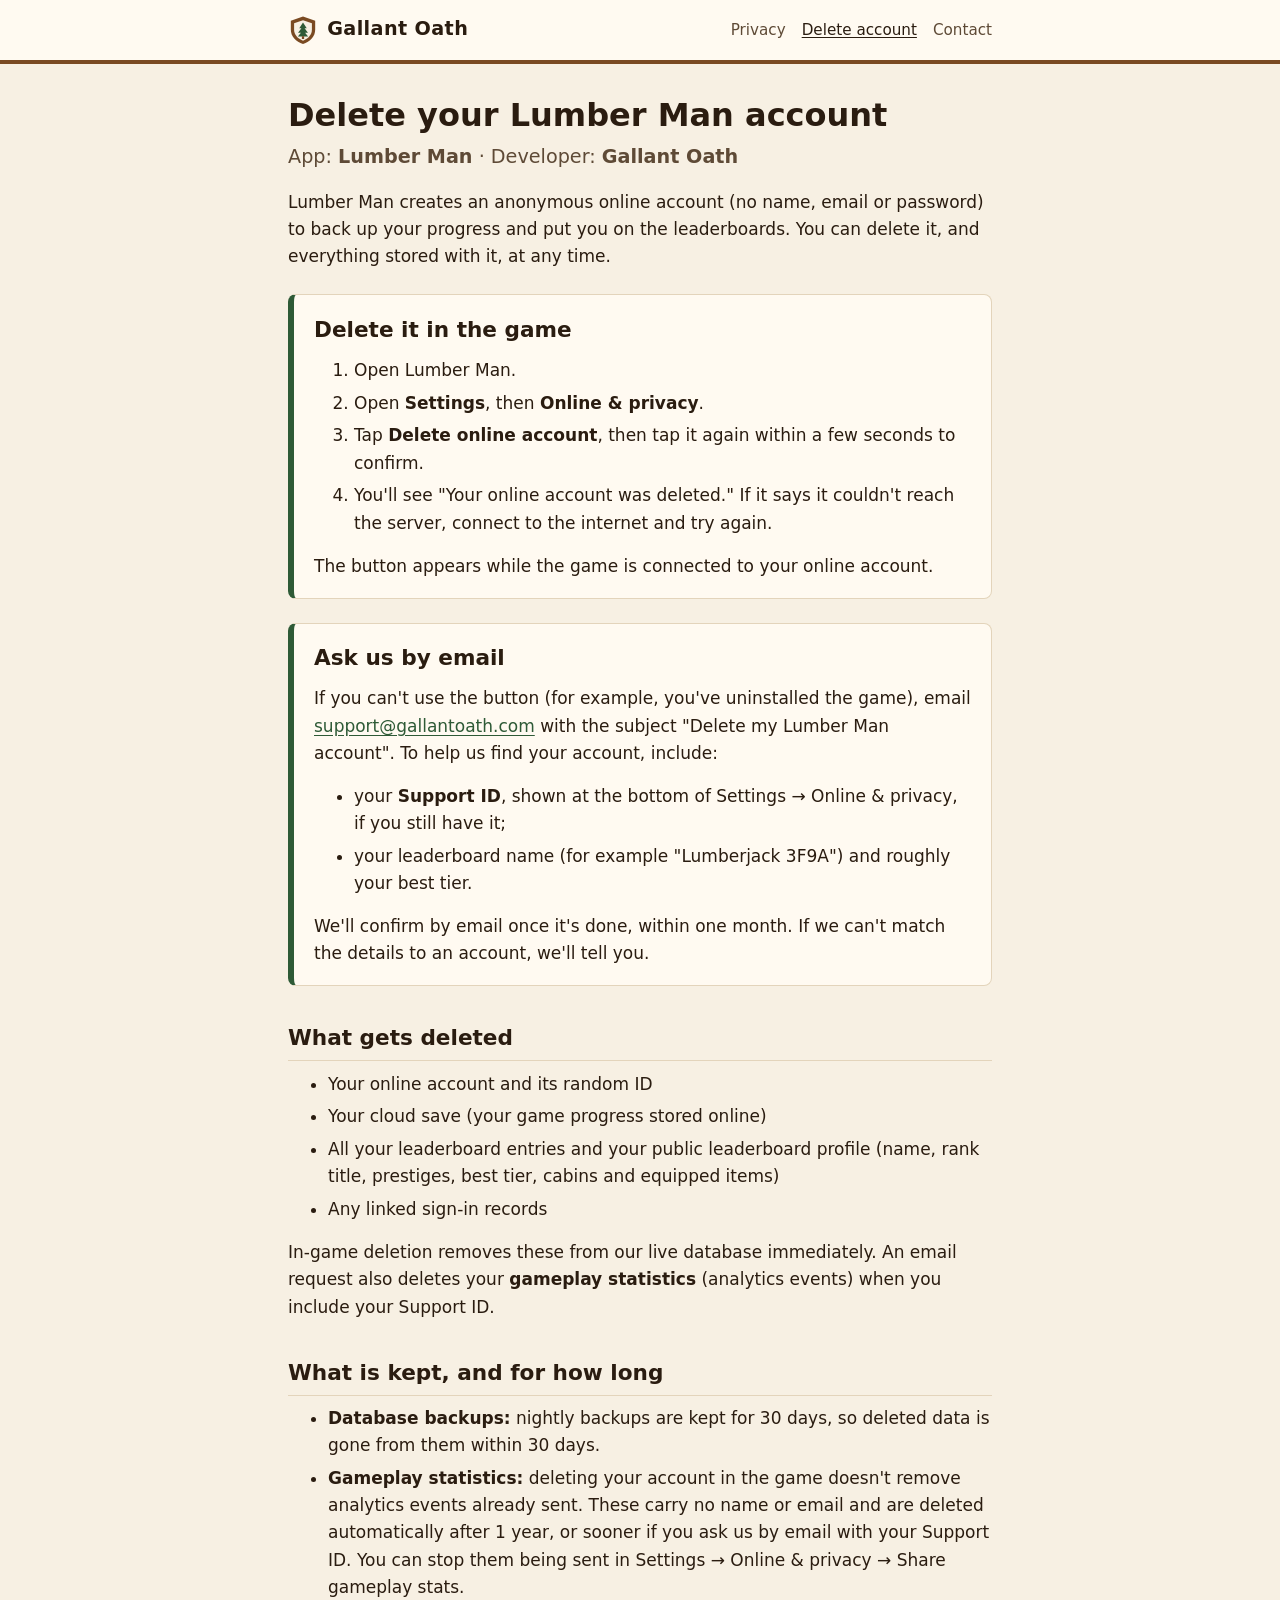
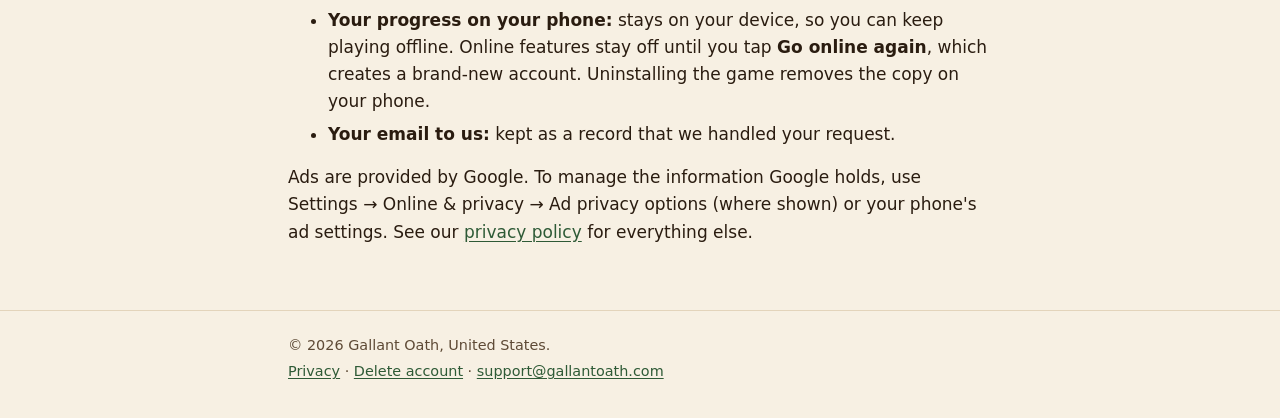
==== delete-account/index.html @ 042e388b "Gallant Oath site: landing, privacy policy, account deletion, app-ads.txt, 404" ====
<!doctype html>
<html lang="en">
<head>
<meta charset="utf-8">
<meta name="viewport" content="width=device-width, initial-scale=1">
<title>Delete Your Account · Gallant Oath</title>
<meta name="description" content="How to delete your Lumber Man online account and data.">
<link rel="canonical" href="https://www.gallantoath.com/delete-account/">
<link rel="icon" href="/favicon.svg" type="image/svg+xml">
<link rel="stylesheet" href="/style.css">
</head>
<body>
<header class="site">
	<div class="wrap">
		<a class="brand" href="/"><img src="/favicon.svg" alt="" width="30" height="30">Gallant Oath</a>
		<nav class="site" aria-label="Site">
			<a href="/privacy/">Privacy</a>
			<a href="/delete-account/" aria-current="page">Delete account</a>
			<a href="mailto:support@gallantoath.com">Contact</a>
		</nav>
	</div>
</header>

<main>
	<div class="wrap">
		<h1>Delete your Lumber Man account</h1>
		<p class="lede">App: <strong>Lumber Man</strong> &middot; Developer: <strong>Gallant Oath</strong></p>
		<p>Lumber Man creates an anonymous online account (no name, email or password) to back up your progress and
			put you on the leaderboards. You can delete it, and everything stored with it, at any time.</p>

		<div class="card">
			<h2>Delete it in the game</h2>
			<ol>
				<li>Open Lumber Man.</li>
				<li>Open <strong>Settings</strong>, then <strong>Online &amp; privacy</strong>.</li>
				<li>Tap <strong>Delete online account</strong>, then tap it again within a few seconds to confirm.</li>
				<li>You'll see "Your online account was deleted." If it says it couldn't reach the server, connect to the
					internet and try again.</li>
			</ol>
			<p>The button appears while the game is connected to your online account.</p>
		</div>

		<div class="card">
			<h2>Ask us by email</h2>
			<p>If you can't use the button (for example, you've uninstalled the game), email
				<a href="mailto:support@gallantoath.com?subject=Delete%20my%20Lumber%20Man%20account">support@gallantoath.com</a>
				with the subject "Delete my Lumber Man account". To help us find your account, include:</p>
			<ul>
				<li>your <strong>Support ID</strong>, shown at the bottom of Settings → Online &amp; privacy, if you
					still have it;</li>
				<li>your leaderboard name (for example "Lumberjack 3F9A") and roughly your best tier.</li>
			</ul>
			<p>We'll confirm by email once it's done, within one month. If we can't match the details to an account,
				we'll tell you.</p>
		</div>

		<h2>What gets deleted</h2>
		<ul>
			<li>Your online account and its random ID</li>
			<li>Your cloud save (your game progress stored online)</li>
			<li>All your leaderboard entries and your public leaderboard profile (name, rank title, prestiges, best
				tier, cabins and equipped items)</li>
			<li>Any linked sign-in records</li>
		</ul>
		<p>In-game deletion removes these from our live database immediately. An email request also deletes your
			<strong>gameplay statistics</strong> (analytics events) when you include your Support ID.</p>

		<h2>What is kept, and for how long</h2>
		<ul>
			<li><strong>Database backups:</strong> nightly backups are kept for 30 days, so deleted data is gone from
				them within 30 days.</li>
			<li><strong>Gameplay statistics:</strong> deleting your account in the game doesn't remove analytics events
				already sent. These carry no name or email and are deleted automatically after 1 year, or sooner if you
				ask us by email with your Support ID. You can stop them being sent in Settings → Online &amp; privacy →
				Share gameplay stats.</li>
			<li><strong>Your progress on your phone:</strong> stays on your device, so you can keep playing offline.
				Online features stay off until you tap <strong>Go online again</strong>, which creates a brand-new
				account. Uninstalling the game removes the copy on your phone.</li>
			<li><strong>Your email to us:</strong> kept as a record that we handled your request.</li>
		</ul>
		<p>Ads are provided by Google. To manage the information Google holds, use Settings → Online &amp; privacy → Ad
			privacy options (where shown) or your phone's ad settings. See our <a href="/privacy/">privacy policy</a> for
			everything else.</p>
	</div>
</main>

<footer class="site">
	<div class="wrap">
		<p>&copy; 2026 Gallant Oath, United States.</p>
		<p><a href="/privacy/">Privacy</a> &middot; <a href="/delete-account/">Delete account</a> &middot;
			<a href="mailto:support@gallantoath.com">support@gallantoath.com</a></p>
	</div>
</footer>
</body>
</html>
---- style.css ----
/* Gallant Oath: one small stylesheet, system fonts only. */

:root {
	--bg: #f7f0e3;
	--paper: #fffaf1;
	--ink: #2a1c10;
	--muted: #5e4a36;
	--wood: #7a4a22;
	--forest: #2e5a36;
	--line: #e3d4bb;
	--todo-bg: #ffe7a3;
	--todo-ink: #4a3300;
	color-scheme: light dark;
}

@media (prefers-color-scheme: dark) {
	:root {
		--bg: #1b140d;
		--paper: #241a11;
		--ink: #f3e8d6;
		--muted: #cbb699;
		--wood: #e0a76a;
		--forest: #8fc79a;
		--line: #3d2e1f;
		--todo-bg: #5a4300;
		--todo-ink: #ffefc2;
	}
}

* { box-sizing: border-box; }

html { -webkit-text-size-adjust: 100%; }

body {
	margin: 0;
	background: var(--bg);
	color: var(--ink);
	font: 1.0625rem/1.6 system-ui, -apple-system, "Segoe UI", Roboto, "Helvetica Neue", Arial, sans-serif;
}

a { color: var(--forest); text-underline-offset: 0.15em; }
a:hover { color: var(--wood); }

.wrap { max-width: 46rem; margin: 0 auto; padding: 0 1rem; }

header.site {
	border-bottom: 4px solid var(--wood);
	background: var(--paper);
}
header.site .wrap {
	display: flex;
	flex-wrap: wrap;
	align-items: center;
	justify-content: space-between;
	gap: 0.5rem 1.25rem;
	padding-top: 0.9rem;
	padding-bottom: 0.9rem;
}
.brand {
	display: inline-flex;
	align-items: center;
	gap: 0.55rem;
	color: var(--ink);
	font-weight: 700;
	font-size: 1.2rem;
	letter-spacing: 0.02em;
	text-decoration: none;
}
.brand img { width: 1.9rem; height: 1.9rem; flex: none; }
nav.site { display: flex; flex-wrap: wrap; gap: 0.25rem 1rem; font-size: 0.95rem; }
nav.site a { color: var(--muted); text-decoration: none; }
nav.site a:hover, nav.site a[aria-current="page"] { color: var(--ink); text-decoration: underline; }

main { padding: 2rem 0 3rem; }

h1 { font-size: 2rem; line-height: 1.2; margin: 0 0 0.5rem; }
h2 { font-size: 1.35rem; margin: 2.2rem 0 0.6rem; padding-bottom: 0.25rem; border-bottom: 1px solid var(--line); }
h3 { font-size: 1.1rem; margin: 1.5rem 0 0.4rem; }
p, ul, ol { margin: 0 0 1rem; }
li { margin-bottom: 0.35rem; }

.lede { font-size: 1.2rem; color: var(--muted); }
.meta { color: var(--muted); font-size: 0.95rem; }

.card {
	background: var(--paper);
	border: 1px solid var(--line);
	border-left: 6px solid var(--forest);
	border-radius: 8px;
	padding: 1.1rem 1.25rem;
	margin: 1.5rem 0;
}
.card h2, .card h3 { margin-top: 0; border: 0; padding: 0; }
.card > :last-child { margin-bottom: 0; }

.hero { padding: 1rem 0 0.5rem; }
.hero h1 { font-size: 2.4rem; }

.links { list-style: none; padding: 0; }
.links li { margin-bottom: 0.6rem; }

.table-wrap { overflow-x: auto; margin: 0 0 1rem; }
table { border-collapse: collapse; width: 100%; font-size: 0.95rem; }
th, td { text-align: left; vertical-align: top; padding: 0.5rem 0.6rem; border-bottom: 1px solid var(--line); }
th { background: var(--paper); }

.todo {
	background: var(--todo-bg);
	color: var(--todo-ink);
	padding: 0.05rem 0.3rem;
	border-radius: 3px;
	font-weight: 600;
}

footer.site {
	border-top: 1px solid var(--line);
	color: var(--muted);
	font-size: 0.9rem;
	padding: 1.25rem 0 2rem;
}
footer.site p { margin: 0.2rem 0; }
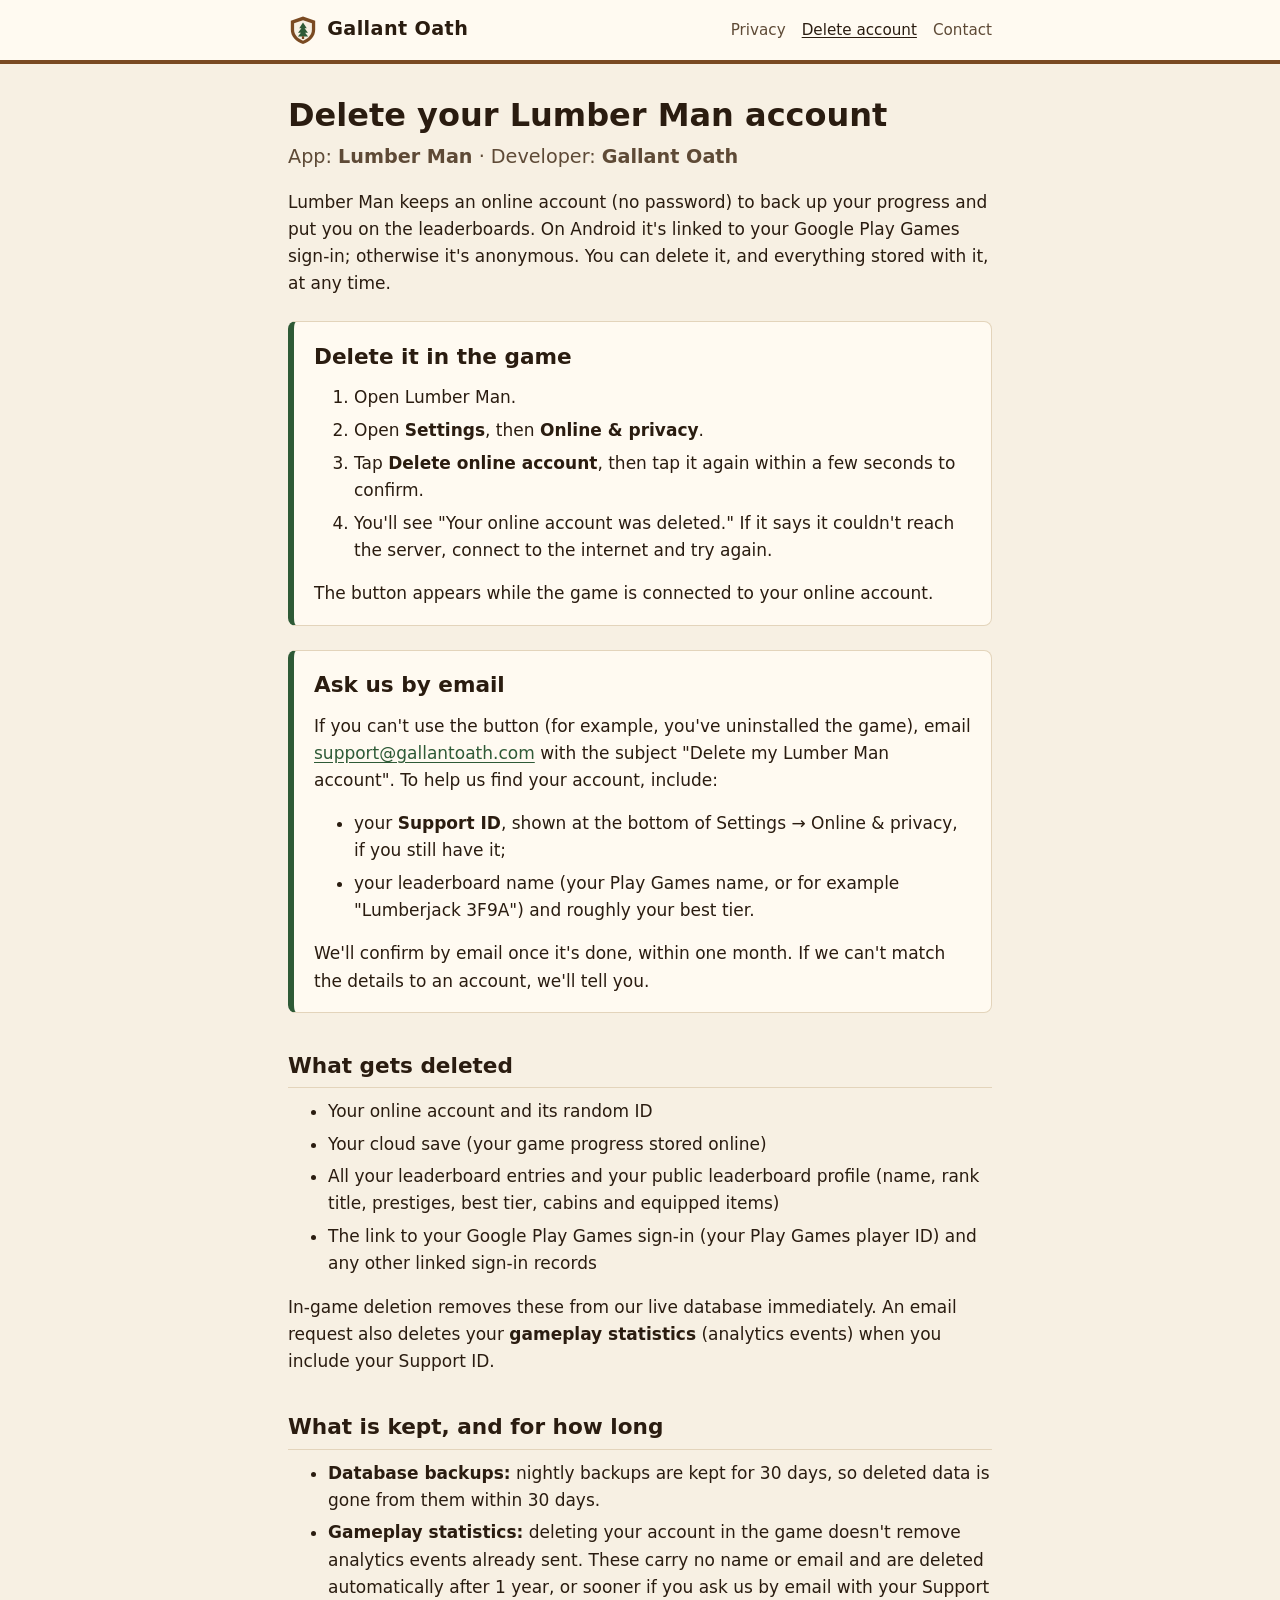
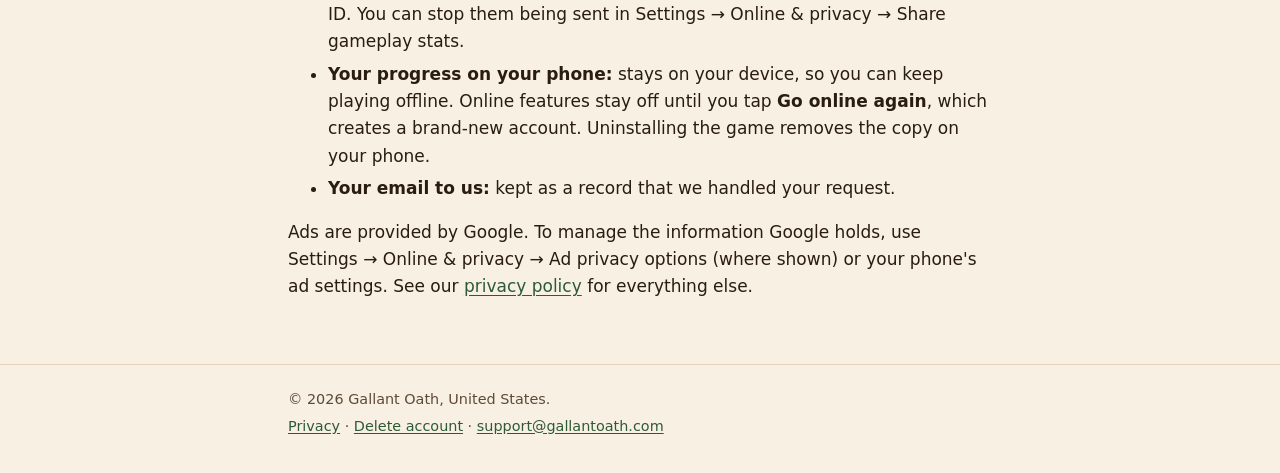
==== commit c8b4a7f8: "Privacy policy and deletion page: Google Play Games sign-in (player ID, Play Games name on leaderboa" ====
--- a/delete-account/index.html
+++ b/delete-account/index.html
@@ -25,8 +25,9 @@
 	<div class="wrap">
 		<h1>Delete your Lumber Man account</h1>
 		<p class="lede">App: <strong>Lumber Man</strong> &middot; Developer: <strong>Gallant Oath</strong></p>
-		<p>Lumber Man creates an anonymous online account (no name, email or password) to back up your progress and
-			put you on the leaderboards. You can delete it, and everything stored with it, at any time.</p>
+		<p>Lumber Man keeps an online account (no password) to back up your progress and put you on the leaderboards.
+			On Android it's linked to your Google Play Games sign-in; otherwise it's anonymous. You can delete it, and
+			everything stored with it, at any time.</p>
 
 		<div class="card">
 			<h2>Delete it in the game</h2>
@@ -48,7 +49,8 @@
 			<ul>
 				<li>your <strong>Support ID</strong>, shown at the bottom of Settings → Online &amp; privacy, if you
 					still have it;</li>
-				<li>your leaderboard name (for example "Lumberjack 3F9A") and roughly your best tier.</li>
+				<li>your leaderboard name (your Play Games name, or for example "Lumberjack 3F9A") and roughly your best
+					tier.</li>
 			</ul>
 			<p>We'll confirm by email once it's done, within one month. If we can't match the details to an account,
 				we'll tell you.</p>
@@ -60,7 +62,8 @@
 			<li>Your cloud save (your game progress stored online)</li>
 			<li>All your leaderboard entries and your public leaderboard profile (name, rank title, prestiges, best
 				tier, cabins and equipped items)</li>
-			<li>Any linked sign-in records</li>
+			<li>The link to your Google Play Games sign-in (your Play Games player ID) and any other linked sign-in
+				records</li>
 		</ul>
 		<p>In-game deletion removes these from our live database immediately. An email request also deletes your
 			<strong>gameplay statistics</strong> (analytics events) when you include your Support ID.</p>
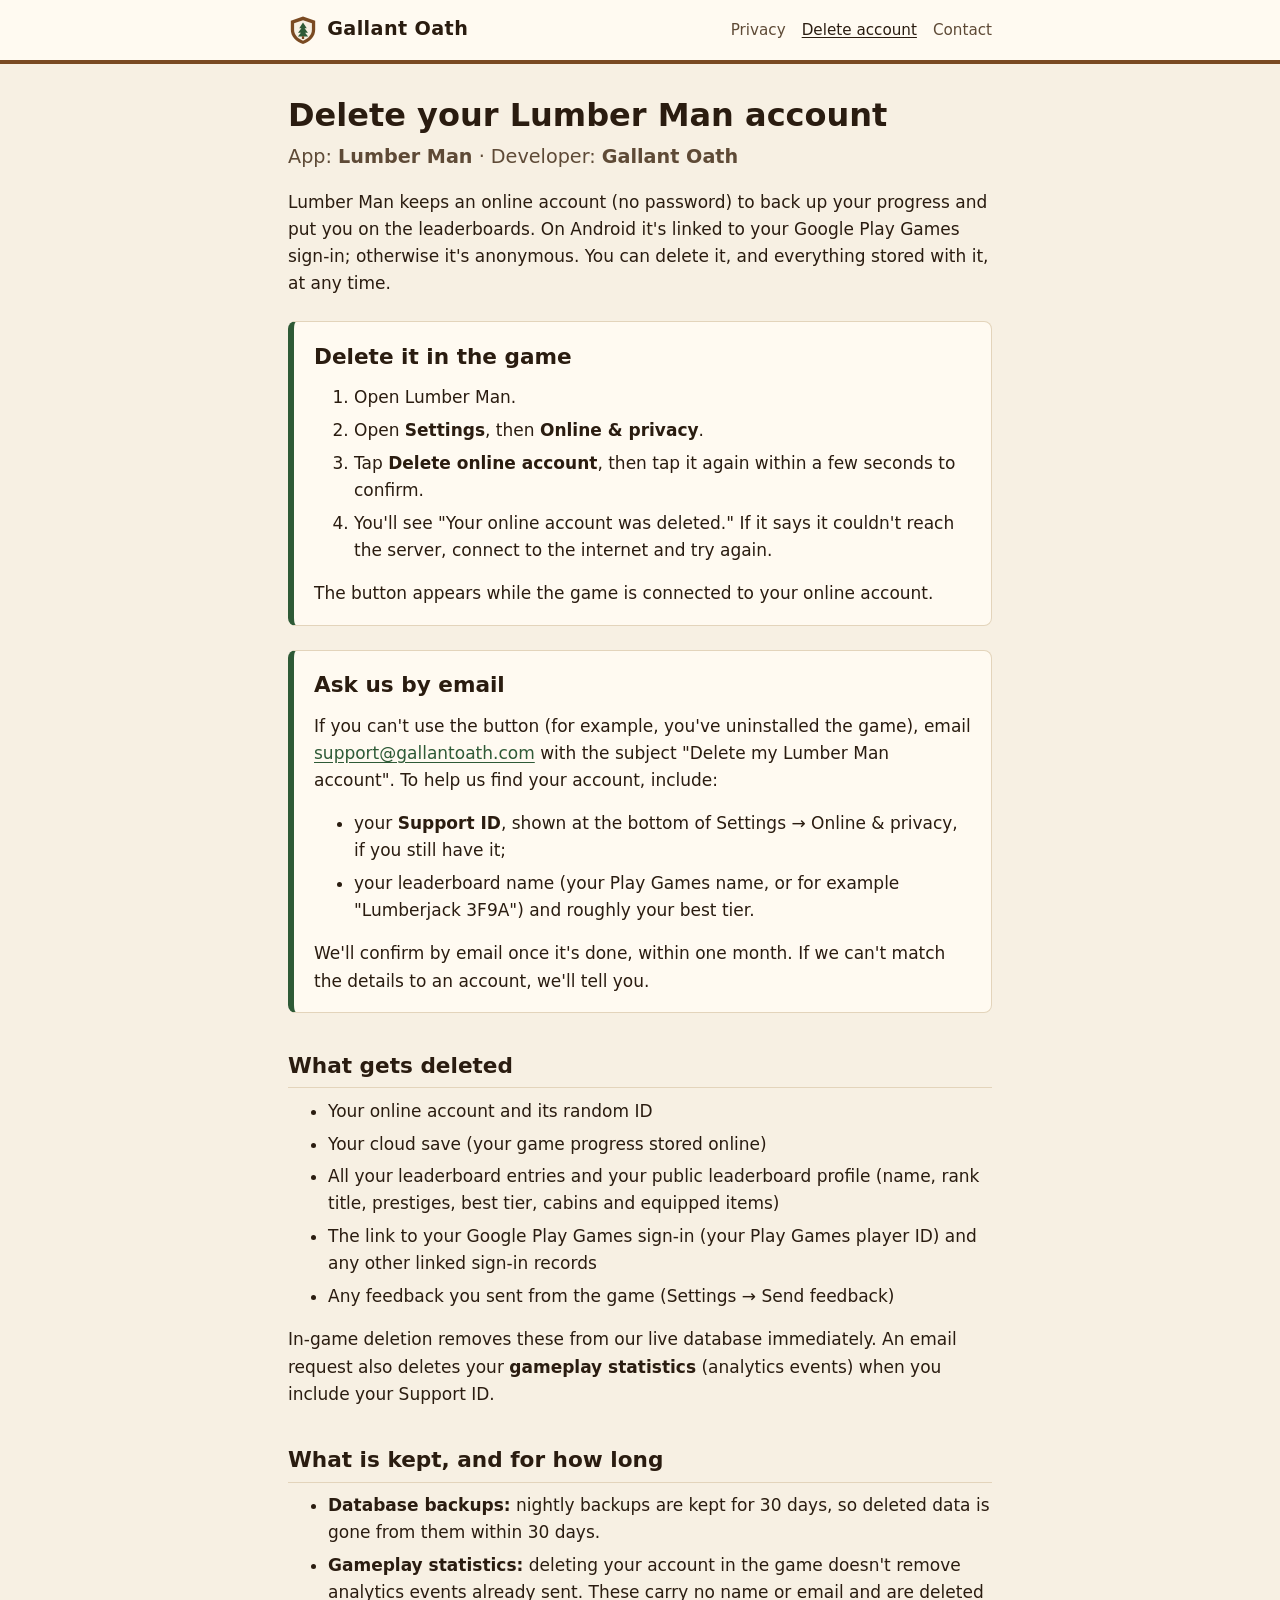
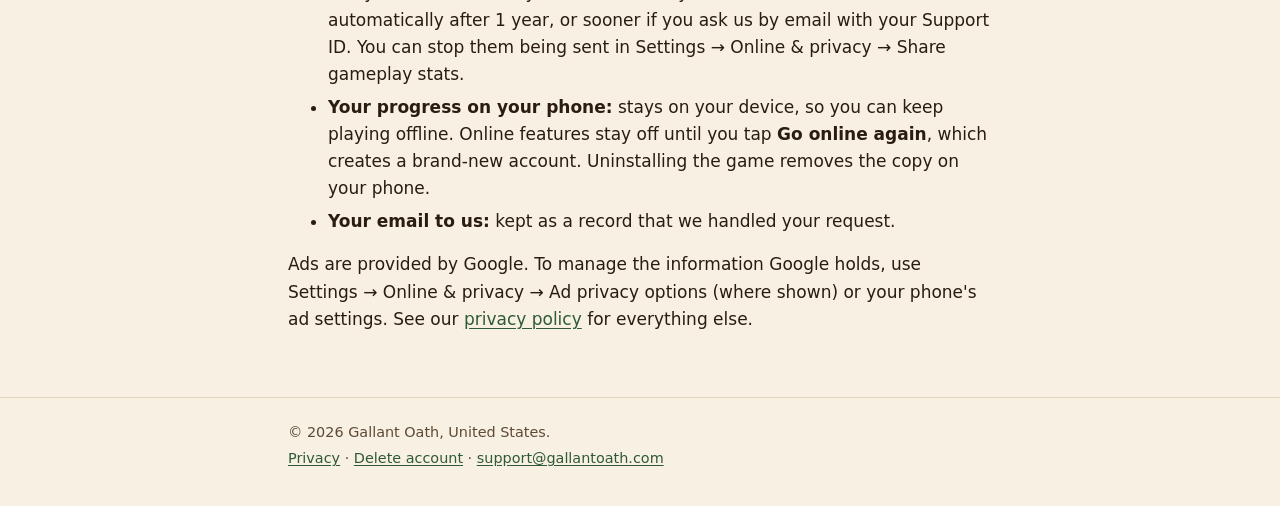
==== commit f17a3d43: "Privacy policy and deletion page: in-game feedback" ====
--- a/delete-account/index.html
+++ b/delete-account/index.html
@@ -64,6 +64,7 @@
 				tier, cabins and equipped items)</li>
 			<li>The link to your Google Play Games sign-in (your Play Games player ID) and any other linked sign-in
 				records</li>
+			<li>Any feedback you sent from the game (Settings → Send feedback)</li>
 		</ul>
 		<p>In-game deletion removes these from our live database immediately. An email request also deletes your
 			<strong>gameplay statistics</strong> (analytics events) when you include your Support ID.</p>
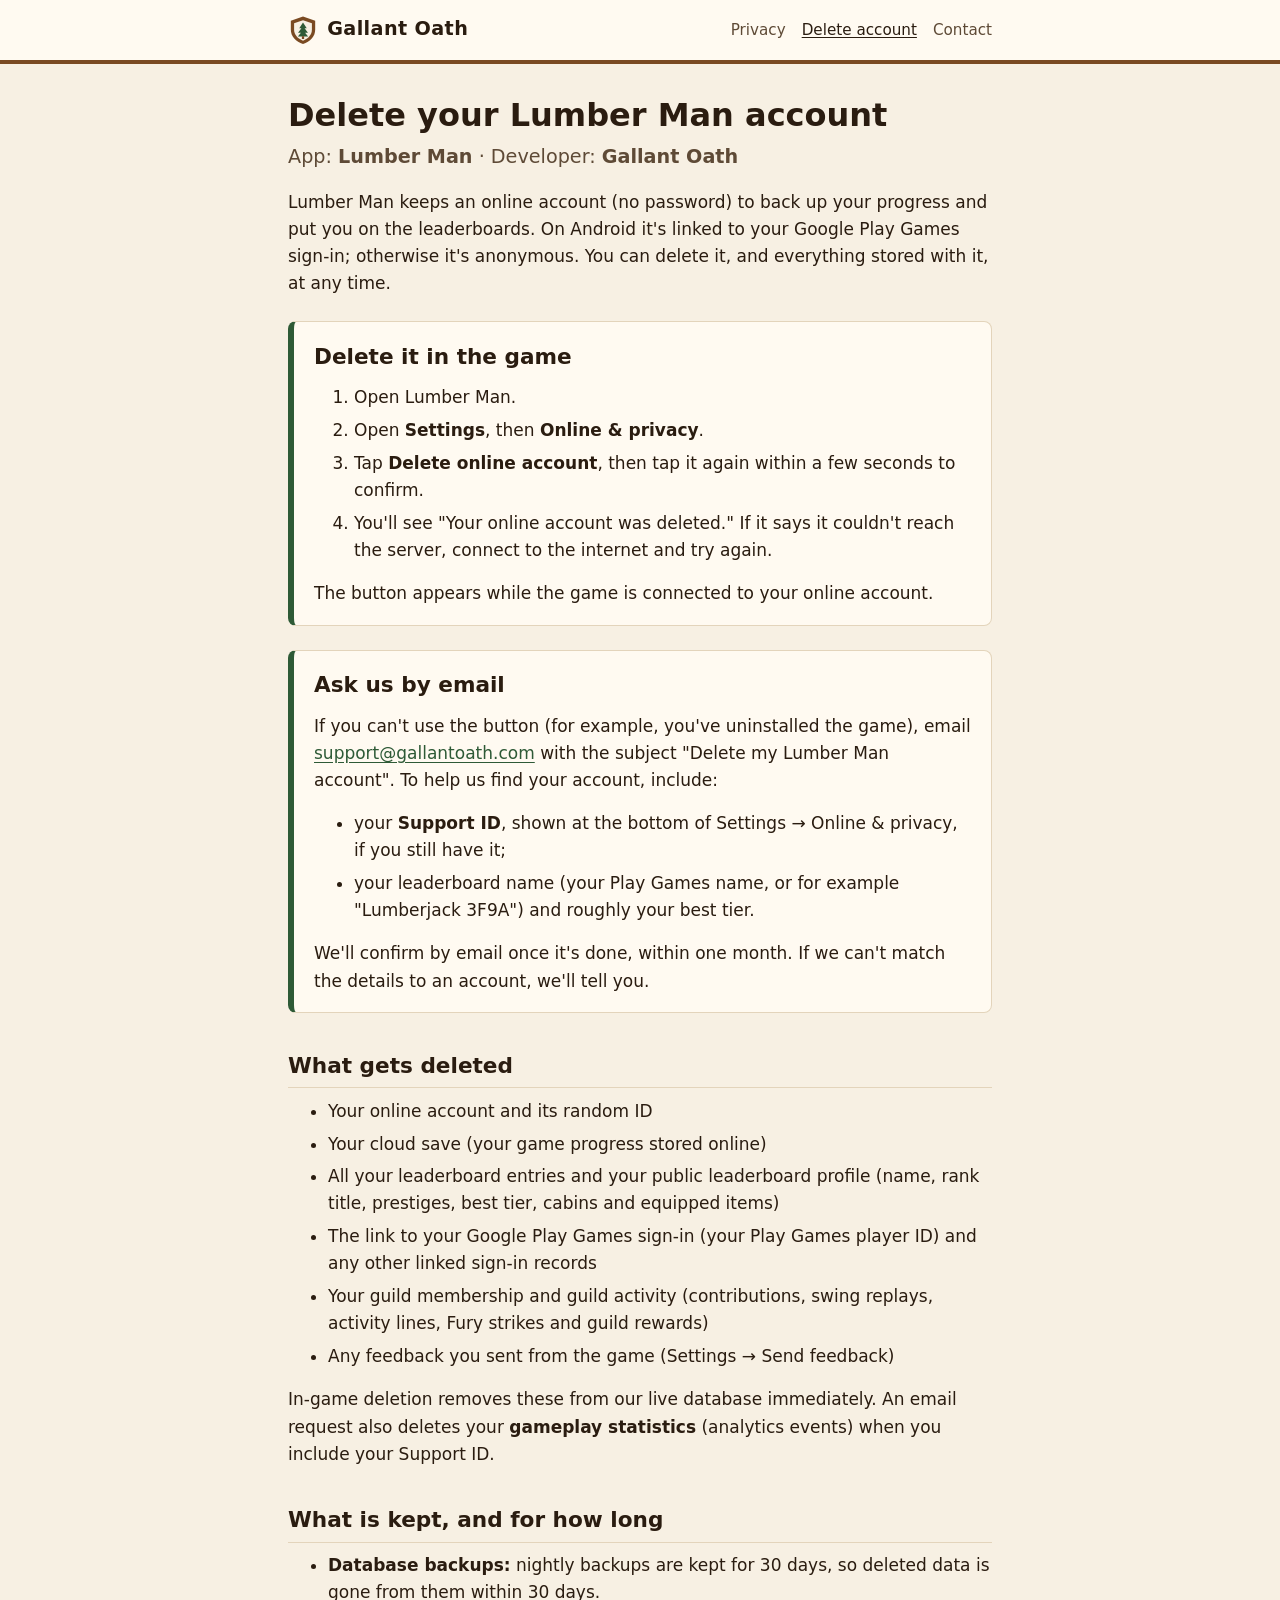
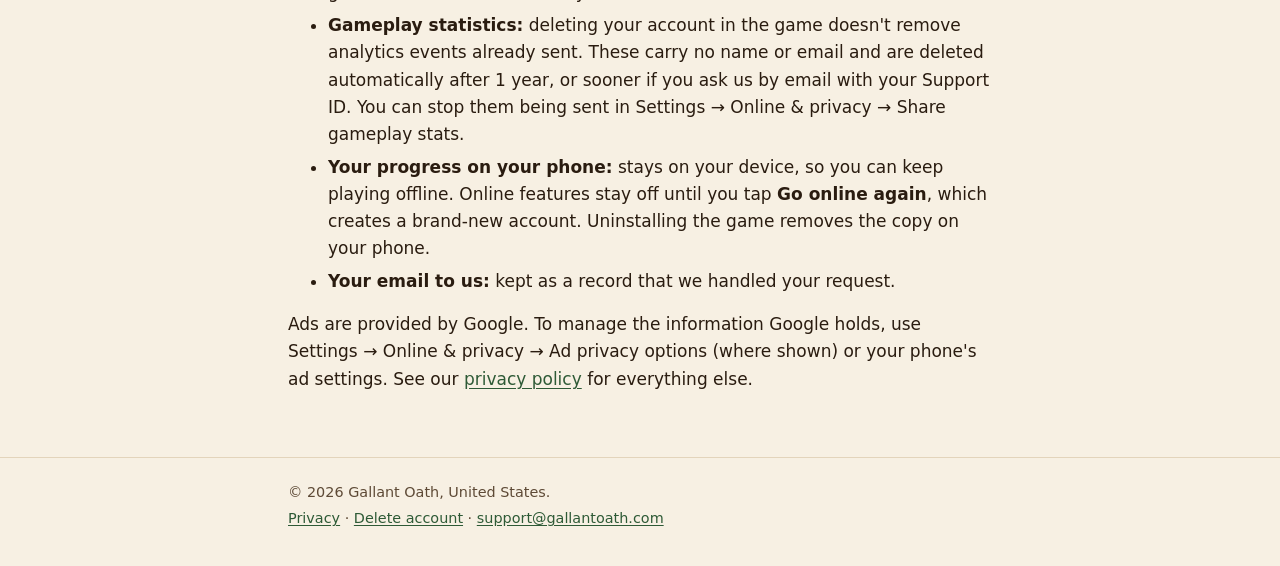
==== commit 8e6c7d93: "Privacy policy and deletion page: guilds (the Great Tree): what guildmates see, what's stored, reten" ====
--- a/delete-account/index.html
+++ b/delete-account/index.html
@@ -64,6 +64,8 @@
 				tier, cabins and equipped items)</li>
 			<li>The link to your Google Play Games sign-in (your Play Games player ID) and any other linked sign-in
 				records</li>
+			<li>Your guild membership and guild activity (contributions, swing replays, activity lines, Fury strikes
+				and guild rewards)</li>
 			<li>Any feedback you sent from the game (Settings → Send feedback)</li>
 		</ul>
 		<p>In-game deletion removes these from our live database immediately. An email request also deletes your
